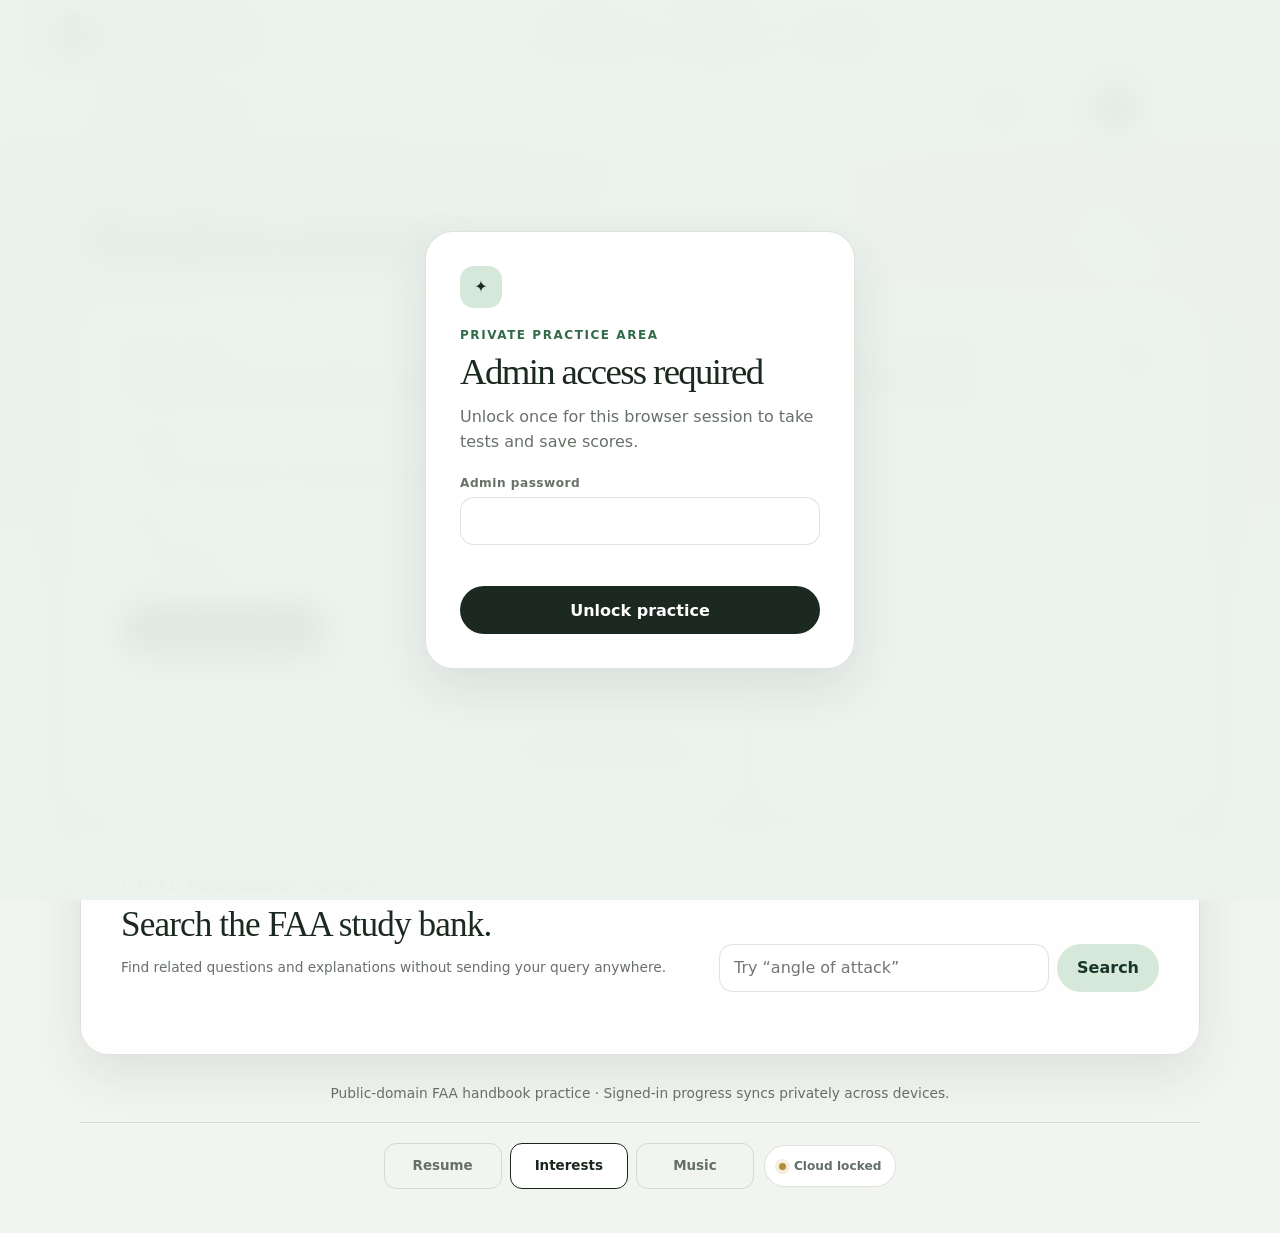
==== aviation/index.html @ 4c40b2a8 "Standardize music bar shuffle control" ====
<!doctype html>
<html lang="en">
  <head>
    <meta charset="UTF-8" />
    <meta name="viewport" content="width=device-width, initial-scale=1.0" />
    <meta name="theme-color" content="#f2f4f0" />
    <title>Aviation Practice · Anthony Amaru</title>
    <link rel="icon" href="../anthony-favicon.ico?v=snake-1" sizes="any" />
    <script src="../site-theme.js?v=20260806-player1"></script>
    <link rel="stylesheet" href="../site-header.css?v=20260806-player1" />
    <link rel="stylesheet" href="../site-music.css?v=20260806-player1" />
    <link rel="stylesheet" href="styles.css?v=20260805-study1" />
    <script src="afh_questions.js"></script>
    <script src="phak_questions.js"></script>
    <script src="../music-cloud.js"></script>
    <script src="../site-header.js?v=20260806-player1" defer></script>
    <script src="../site-music.js?v=20260806-player1" defer></script>
    <script src="../site-ai.js?v=20260806-player1" defer></script>
    <script src="script.js?v=20260806-player1" defer></script>
  </head>
  <body>
    <div id="admin-lock" class="admin-lock" hidden>
      <form id="aviation-unlock-form" class="unlock-card">
        <span class="mini-mark">✦</span>
        <p class="eyebrow">Private practice area</p>
        <h1>Admin access required</h1>
        <p>Unlock once for this browser session to take tests and save scores.</p>
        <label>
          <span>Admin password</span>
          <input id="aviation-password" type="password" autocomplete="current-password" required />
        </label>
        <p id="aviation-password-error" class="form-error" role="alert"></p>
        <button class="button primary" type="submit">Unlock practice</button>
      </form>
    </div>

    <header class="main-site-header">
      <a class="main-site-brand" href="../index.html?v=20260803-nav1" aria-label="Anthony Amaru home"><img src="../anthony-brand-icon.png" alt="" /><strong>Anthony Amaru</strong></a>
      <button class="main-site-menu" type="button" data-main-site-menu aria-expanded="false" aria-controls="main-site-nav">Menu</button>
      <nav id="main-site-nav" class="main-site-nav" data-main-site-nav aria-label="Primary navigation">
        <a href="../index.html?page=resume&amp;v=20260804-clean1">Resume</a>
        <a href="../index.html?page=interests&amp;v=20260804-clean1" aria-current="page">Interests</a>
        <a href="../index.html?page=music&amp;v=20260804-clean1">Music</a>
      </nav>
    </header>

    <aside class="site-music-bar" data-site-music-bar aria-label="Music player">
      <div class="site-music-copy"><small>Now playing</small><strong data-site-music-title>Nothing selected</strong></div>
      <select data-site-music-select aria-label="Choose a song"><option value="">Loading music</option></select>
      <audio preload="metadata"></audio>
      <button type="button" data-site-music-previous aria-label="Previous song">‹</button>
      <button type="button" data-site-music-play aria-label="Play or pause">▶</button>
      <button type="button" data-site-music-next aria-label="Next song">›</button>
    </aside>

    <header class="app-header">
      <div>
        <p class="eyebrow">Flight study desk</p>
        <h1>Aviation practice</h1>
      </div>
      <div class="header-score" aria-live="polite">
        <span>Last score</span>
        <strong id="last-score">—</strong>
      </div>
    </header>

    <main>
      <section id="setup-view" class="view active">
        <div class="intro-grid">
          <article class="panel setup-panel">
            <p class="eyebrow">Build a test</p>
            <h2>Choose your source and pace.</h2>
            <div class="field-grid">
              <label>
                <span>Handbook</span>
                <select id="book-select">
                  <option value="phak">Pilot's Handbook of Aeronautical Knowledge</option>
                  <option value="afh">Airplane Flying Handbook</option>
                </select>
              </label>
              <label>
                <span>Chapter</span>
                <select id="chapter-select"></select>
              </label>
              <label>
                <span>Questions</span>
                <select id="question-count">
                  <option value="10">10 questions</option>
                  <option value="20">20 questions</option>
                  <option value="all">All available</option>
                </select>
              </label>
            </div>
            <button id="start-test" class="button primary" type="button">Start practice test</button>
            <p id="question-availability" class="fine-print"></p>
            <div class="wrong-bank-panel">
              <span><strong id="wrong-bank-count">0</strong> saved misses</span>
              <button id="start-wrong-bank" class="button secondary" type="button" disabled>Test wrong bank</button>
            </div>
          </article>

          <article class="panel history-panel">
            <div class="panel-heading">
              <div>
                <p id="history-sync-status" class="eyebrow">Saved on this device</p>
                <h2>Score history</h2>
              </div>
              <button id="clear-history" class="text-button" type="button">Clear</button>
            </div>
            <div id="history-list" class="history-list"></div>
          </article>
        </div>

        <article class="panel search-panel">
          <div class="panel-heading search-heading">
            <div>
              <p class="eyebrow">Local knowledge search</p>
              <h2>Search the FAA study bank.</h2>
              <p>Find related questions and explanations without sending your query anywhere.</p>
            </div>
            <form id="aviation-search-form" class="search-form">
              <input id="aviation-search" type="search" placeholder="Try “angle of attack”" />
              <button class="button secondary" type="submit">Search</button>
            </form>
          </div>
          <div id="aviation-search-results" class="search-results"></div>
        </article>
      </section>

      <section id="quiz-view" class="view">
        <div class="quiz-topline">
          <button id="exit-test" class="text-button" type="button">← Exit test</button>
          <div class="quiz-progress-copy"><span id="quiz-position">1 / 10</span><strong id="quiz-running-score">0 correct</strong></div>
        </div>
        <div class="progress-track"><span id="quiz-progress"></span></div>
        <article class="panel question-card">
          <div class="question-meta"><span id="question-source"></span><span id="question-id"></span></div>
          <h2 id="question-text"></h2>
          <div id="answer-options" class="answer-options"></div>
          <div id="answer-feedback" class="answer-feedback" hidden></div>
          <div class="question-actions">
            <button id="previous-question" class="button secondary" type="button">Previous</button>
            <button id="check-answer" class="button primary" type="button" disabled>Check answer</button>
            <button id="next-question" class="button primary" type="button" hidden>Next question</button>
          </div>
        </article>
      </section>

      <section id="results-view" class="view">
        <article class="panel results-card">
          <span class="result-ring" id="result-percent">0%</span>
          <p class="eyebrow">Test complete</p>
          <h2 id="result-title">Keep building your knowledge.</h2>
          <p id="result-summary"></p>
          <div class="result-actions">
            <button id="new-test" class="button primary" type="button">Build another test</button>
            <button id="review-wrong" class="button secondary" type="button">Review missed questions</button>
          </div>
        </article>
        <div id="wrong-list" class="wrong-list"></div>
      </section>
    </main>

    <footer>
      <p>Public-domain FAA handbook practice · Signed-in progress syncs privately across devices.</p>
    </footer>
  </body>
</html>
---- site-header.css ----
.main-site-header,
.main-site-menu,
.main-site-nav,
[data-main-site-footer],
.main-site-footer-controls,
.main-site-footer-nav {
  --main-header-bg: rgba(242, 244, 240, 0.94);
  --main-header-panel: #ffffff;
  --main-header-ink: #19271e;
  --main-header-muted: #647067;
  --main-header-line: rgba(25, 51, 33, 0.14);
}

:root[data-theme="dark"] .main-site-header,
:root[data-theme="dark"] .main-site-menu,
:root[data-theme="dark"] .main-site-nav,
:root[data-theme="dark"] [data-main-site-footer],
:root[data-theme="dark"] .main-site-footer-controls,
:root[data-theme="dark"] .main-site-footer-nav {
  --main-header-bg: rgba(18, 23, 19, 0.95);
  --main-header-panel: #1d261f;
  --main-header-ink: #f2f5f1;
  --main-header-muted: #adb7af;
  --main-header-line: rgba(237, 244, 238, 0.14);
}

.main-site-header {
  position: sticky;
  top: 0;
  z-index: 40;
  display: grid;
  grid-template-columns: auto 1fr auto;
  height: 74px;
  min-height: 74px;
  align-items: center;
  gap: 28px;
  border-bottom: 1px solid var(--main-header-line);
  background: var(--main-header-bg);
  padding: 0 clamp(22px, 4vw, 58px);
  backdrop-filter: blur(18px);
}

.main-site-brand {
  display: inline-flex;
  align-items: center;
  gap: 12px;
  color: var(--main-header-ink);
  text-decoration: none;
}

.main-site-brand img {
  width: 48px;
  height: 48px;
  object-fit: contain;
}

.main-site-brand strong { font-size: 0.94rem; }

.main-site-nav {
  display: flex;
  justify-content: center;
  gap: 8px;
}

.main-site-nav a {
  display: inline-flex;
  min-width: 118px;
  min-height: 46px;
  align-items: center;
  justify-content: center;
  border: 1px solid var(--main-header-line);
  border-radius: 12px;
  color: var(--main-header-muted);
  padding: 0 24px;
  font-size: 0.84rem;
  font-weight: 800;
  text-decoration: none;
}

.main-site-nav a:hover,
.main-site-nav a:focus-visible,
.main-site-nav a[aria-current="page"] {
  border-color: var(--main-header-ink);
  background: var(--main-header-panel);
  color: var(--main-header-ink);
}

.main-site-menu {
  display: none;
  border: 1px solid var(--main-header-line);
  border-radius: 999px;
  background: var(--main-header-panel);
  color: var(--main-header-ink);
  padding: 9px 14px;
  font: inherit;
  font-size: 0.78rem;
  font-weight: 800;
}

.main-site-actions { display: flex; grid-column: 3; align-items: center; gap: 9px; }

.main-site-theme {
  display: grid;
  width: 42px;
  height: 42px;
  place-items: center;
  border: 1px solid var(--main-header-line);
  border-radius: 50%;
  background: var(--main-header-panel);
  color: var(--main-header-ink);
  cursor: pointer;
  font: inherit;
  font-size: 1.05rem;
}

.main-site-cloud { display: inline-flex; min-height: 42px; align-items: center; gap: 8px; border: 1px solid var(--main-header-line); border-radius: 999px; background: var(--main-header-panel); color: var(--main-header-muted); padding: 0 14px; cursor: pointer; font: inherit; font-size: .76rem; font-weight: 700; }
.main-site-status-dot { width: 7px; height: 7px; border-radius: 50%; background: #b58b36; box-shadow: 0 0 0 4px rgba(181,139,54,.15); }
.main-site-cloud.connected { color: #55856d; }
.main-site-cloud.connected .main-site-status-dot { background: #55856d; box-shadow: 0 0 0 4px rgba(85,133,109,.16); }

[data-main-site-footer] { flex-wrap: wrap; }
.main-site-generated-footer { display: flex; width: min(1180px, calc(100% - 44px)); margin: 80px auto 0; border-top: 1px solid var(--main-header-line); padding: 28px 0 40px; }
.main-site-footer-controls { display: flex; width: 100%; flex-wrap: wrap; align-items: center; justify-content: center; gap: 10px; border-top: 1px solid var(--main-header-line); margin-top: 18px; padding-top: 20px; }
.main-site-generated-footer .main-site-footer-controls { border-top: 0; margin-top: 0; padding-top: 0; }
.main-site-footer-nav { display: flex; flex-wrap: wrap; justify-content: center; gap: 8px; }
.main-site-footer-nav a { display: inline-flex; min-width: 118px; min-height: 46px; align-items: center; justify-content: center; border: 1px solid var(--main-header-line); border-radius: 12px; color: var(--main-header-muted); padding: 0 24px; font-size: .84rem; font-weight: 800; text-decoration: none; }
.main-site-footer-nav a:hover,
.main-site-footer-nav a:focus-visible,
.main-site-footer-nav a[aria-current="page"] { border-color: var(--main-header-ink); background: var(--main-header-panel); color: var(--main-header-ink); }

.main-site-brand { grid-column: 1; }
.main-site-nav { grid-column: 2; }
.main-site-menu { grid-column: 2; grid-row: 1; justify-self: end; }

@media (max-width: 600px) {
  .main-site-header {
    grid-template-columns: auto 1fr auto;
    height: 74px;
    min-height: 74px;
    gap: 12px;
    padding-inline: 14px;
  }

  .main-site-brand img { width: 40px; height: 40px; }
  .main-site-brand strong { font-size: .82rem; }
  .main-site-actions { grid-column: 3; }
  .main-site-theme { width: 38px; height: 38px; }
  .main-site-menu { display: block; grid-column: 2; border-radius: 12px; }
  .main-site-nav {
    position: absolute;
    top: 74px;
    left: 0;
    right: 0;
    display: none;
    border-bottom: 1px solid var(--main-header-line);
    background: var(--main-header-bg);
    padding: 10px 14px 16px;
  }

  .main-site-nav.open { display: grid; }
  .main-site-nav a { min-width: 0; padding: 11px 12px; }
  .main-site-footer-controls { align-items: stretch; }
  .main-site-footer-nav { width: 100%; }
  .main-site-footer-nav a { justify-content: center; text-align: center; }
}

:root[data-embedded="true"] .main-site-header { display: none; }
---- site-music.css ----
.site-music-bar {
  --player-bg: rgba(248, 249, 246, 0.94);
  --player-panel: #fffffd;
  --player-ink: #18221b;
  --player-muted: #667069;
  --player-line: rgba(24, 34, 27, 0.13);
  position: sticky;
  top: 74px;
  z-index: 39;
  display: grid;
  grid-template-columns: auto minmax(0, 1fr) repeat(5, auto);
  min-height: 68px;
  align-items: center;
  gap: 11px;
  border-bottom: 1px solid var(--player-line);
  background: var(--player-bg);
  color: var(--player-ink);
  padding: 10px clamp(22px, 4vw, 58px);
  font-family: "DM Sans", system-ui, sans-serif;
  backdrop-filter: blur(18px);
}

:root[data-theme="dark"] .site-music-bar {
  --player-bg: rgba(24, 32, 25, 0.95);
  --player-panel: #1d261f;
  --player-ink: #f2f5f1;
  --player-muted: #adb7af;
  --player-line: rgba(237, 244, 238, 0.14);
}

.site-music-copy { display: grid; min-width: 0; }
.site-music-copy small { color: var(--player-muted); font-size: 0.66rem; font-weight: 700; letter-spacing: 0.08em; text-transform: uppercase; }
.site-music-copy strong { overflow: hidden; font-size: 0.83rem; text-overflow: ellipsis; white-space: nowrap; }
.site-music-bar select { width: 100%; min-height: 42px; border: 1px solid var(--player-line); border-radius: 11px; background: var(--player-panel); color: var(--player-ink); padding: 0 10px; font: inherit; font-size: 0.76rem; }
.site-music-bar button { display: grid; width: 36px; height: 36px; place-items: center; border: 0; border-radius: 50%; background: transparent; color: var(--player-ink); cursor: pointer; font: inherit; font-size: 1.25rem; }
.site-music-bar [data-site-music-play] { background: var(--player-ink); color: var(--player-bg); font-size: 0.72rem; }
.site-music-bar [data-site-music-queue] { width: 44px; height: 44px; border: 1px solid var(--player-line); border-radius: 14px; background: var(--player-panel); font-size: 1rem; }
.site-music-bar [data-site-music-queue][aria-expanded="true"] { background: var(--player-ink); color: var(--player-panel); }
.site-music-bar [data-site-music-shuffle] { width: auto; min-width: 76px; border: 1px solid var(--player-line); border-radius: 12px; background: var(--player-panel); padding: 0 12px; font-size: .72rem; font-weight: 800; }
.site-music-bar [data-site-music-shuffle][aria-pressed="true"] { background: var(--player-ink); color: var(--player-panel); }
.site-music-menu { position: absolute; top: calc(100% + 8px); right: clamp(14px, 4vw, 58px); display: grid; width: min(360px, calc(100vw - 28px)); gap: 11px; border: 1px solid var(--player-line); border-radius: 15px; background: var(--player-panel); box-shadow: 0 18px 48px rgba(14, 24, 17, .2); padding: 14px; }
.site-music-menu[hidden] { display: none; }
.site-music-menu label { display: grid; gap: 6px; color: var(--player-muted); font-size: .7rem; font-weight: 750; }
.site-ai-toggle { width: 38px !important; height: 38px !important; border: 1px solid var(--player-line) !important; background: var(--player-panel) !important; font-size: .62rem !important; font-weight: 850 !important; }
.site-ai-toggle[aria-expanded="true"] { background: var(--player-ink) !important; color: var(--player-panel) !important; }
.site-ai-popover { position: absolute; top: calc(100% + 8px); right: clamp(14px, 4vw, 58px); display: grid; width: min(390px, calc(100vw - 28px)); max-height: min(70vh, 620px); gap: 10px; overflow-y: auto; border: 1px solid var(--player-line); border-radius: 15px; background: var(--player-panel); box-shadow: 0 18px 48px rgba(14, 24, 17, .2); padding: 14px; }
.site-ai-popover[hidden],.site-ai-popover form[hidden] { display: none; }
.site-ai-heading { display: flex; align-items: center; justify-content: space-between; }
.site-ai-heading button { width: 30px; height: 30px; color: var(--player-muted); font-size: 1.15rem; }
.site-ai-popover form { display: grid; gap: 9px; }
.site-ai-popover label { color: var(--player-muted); font-size: .7rem; font-weight: 750; }
.site-ai-popover input,.site-ai-popover textarea { width: 100%; border: 1px solid var(--player-line); border-radius: 10px; background: var(--player-bg); color: var(--player-ink); padding: 10px; font: inherit; }
.site-ai-popover input { min-height: 42px; }
.site-ai-popover textarea { min-height: 82px; resize: vertical; }
.site-ai-popover form > button { width: 100%; min-height: 42px; border-radius: 10px; background: var(--player-ink); color: var(--player-panel); font-size: .76rem; font-weight: 800; }
.site-ai-answer { border-top: 1px solid var(--player-line); padding-top: 11px; color: var(--player-ink); font-size: .82rem; line-height: 1.55; white-space: pre-wrap; }
.site-music-bar audio { display: none; }

@media (max-width: 760px) {
  .site-music-bar { top: 74px; grid-template-columns: auto minmax(0, 1fr) repeat(5, auto); gap: 4px; padding-inline: 12px; }
  .site-music-bar [data-site-music-queue] { width: 34px; height: 34px; border-radius: 50%; }
  .site-music-bar [data-site-music-previous],
  .site-music-bar [data-site-music-next] { display: grid; }
}

:root[data-embedded="true"] .site-music-bar { display: none; }
---- aviation/styles.css ----
:root {
  color-scheme: light;
  --bg: #f2f4f0;
  --surface: rgba(255, 255, 255, 0.88);
  --surface-strong: #ffffff;
  --ink: #1c2920;
  --muted: #687169;
  --line: rgba(31, 61, 40, 0.14);
  --mint: #d6e8da;
  --mint-strong: #316b49;
  --sky: #e1e5e1;
  --peach: #efe3bd;
  --danger: #a14a4a;
  --success: #34725d;
  --shadow: 0 18px 50px rgba(37, 62, 44, 0.1);
}

:root[data-theme="dark"] {
  color-scheme: dark;
  --bg: #121713;
  --surface: rgba(28, 37, 30, 0.9);
  --surface-strong: #1d261f;
  --ink: #f2f5f1;
  --muted: #adb7af;
  --line: rgba(237, 244, 238, 0.14);
  --mint: #273a2d;
  --mint-strong: #a6ceb0;
  --sky: #28332c;
  --peach: #4b4228;
  --danger: #e3a3a7;
  --success: #9bd1b6;
  --shadow: 0 24px 64px rgba(0, 0, 0, 0.3);
}

* { box-sizing: border-box; }
html { scroll-behavior: smooth; }
body {
  margin: 0;
  min-height: 100vh;
  background:
    radial-gradient(circle at 8% 0%, rgba(214, 232, 218, 0.92), transparent 35%),
    radial-gradient(circle at 95% 12%, rgba(239, 227, 189, 0.78), transparent 34%),
    var(--bg);
  color: var(--ink);
  font-family: Inter, ui-sans-serif, system-ui, -apple-system, BlinkMacSystemFont, "Segoe UI", sans-serif;
}
:root[data-theme="dark"] body {
  background:
    radial-gradient(circle at 8% 0%, rgba(39, 58, 45, 0.75), transparent 35%),
    radial-gradient(circle at 95% 12%, rgba(75, 66, 40, 0.48), transparent 34%),
    var(--bg);
}
button, input, select { font: inherit; }
button { color: inherit; }

.app-header, main, footer { width: min(1120px, calc(100% - 32px)); margin-inline: auto; }
.app-header {
  display: flex;
  align-items: end;
  justify-content: space-between;
  gap: 24px;
  padding: 38px 0 24px;
}
h1, h2, p { margin-top: 0; }
h1 { margin-bottom: 0; font-family: Georgia, serif; font-size: clamp(2.1rem, 5vw, 4rem); font-weight: 500; letter-spacing: -0.045em; }
h2 { margin-bottom: 12px; font-family: Georgia, serif; font-size: clamp(1.45rem, 3vw, 2.2rem); font-weight: 500; letter-spacing: -0.025em; }
.eyebrow { margin-bottom: 8px; color: var(--mint-strong); font-size: 0.75rem; font-weight: 800; letter-spacing: 0.13em; text-transform: uppercase; }
.header-score { min-width: 120px; padding: 14px 18px; border: 1px solid var(--line); border-radius: 18px; background: rgba(255,255,255,.66); text-align: right; }
.header-score span { display: block; color: var(--muted); font-size: .76rem; }
.header-score strong { font-size: 1.35rem; }

.view { display: none; }
.view.active { display: block; }
.intro-grid { display: grid; grid-template-columns: minmax(0, 1.2fr) minmax(300px, .8fr); gap: 20px; }
.panel { border: 1px solid var(--line); border-radius: 28px; background: var(--surface); box-shadow: var(--shadow); backdrop-filter: blur(18px); }
.setup-panel, .history-panel, .search-panel, .question-card, .results-card { padding: clamp(22px, 4vw, 40px); }
.field-grid { display: grid; grid-template-columns: 1fr 1fr; gap: 16px; margin: 26px 0 22px; }
.field-grid label:first-child { grid-column: 1 / -1; }
label span { display: block; margin-bottom: 7px; color: var(--muted); font-size: .76rem; font-weight: 750; letter-spacing: .04em; }
select, input { width: 100%; min-height: 48px; border: 1px solid var(--line); border-radius: 14px; background: var(--surface-strong); color: var(--ink); padding: 0 14px; outline: none; }
select:focus, input:focus { border-color: var(--mint-strong); box-shadow: 0 0 0 4px rgba(44, 111, 90, .12); }
.button { min-height: 48px; border: 0; border-radius: 999px; padding: 0 20px; cursor: pointer; font-weight: 800; }
.button.primary { background: var(--ink); color: white; }
.button.secondary { background: var(--mint); color: #19352c; }
.button:disabled { cursor: not-allowed; opacity: .45; }
.text-button { border: 0; background: none; color: var(--mint-strong); padding: 8px 0; cursor: pointer; font-weight: 800; }
.fine-print, footer, .search-heading p { color: var(--muted); font-size: .86rem; line-height: 1.55; }
.fine-print { margin: 14px 0 0; }
.panel-heading, .quiz-topline, .quiz-progress-copy, .question-meta { display: flex; justify-content: space-between; gap: 16px; align-items: start; }
.history-list { display: grid; gap: 10px; max-height: 330px; overflow: auto; }
.history-item { display: grid; grid-template-columns: 1fr auto; gap: 4px 14px; padding: 13px 14px; border-radius: 15px; background: rgba(220,235,245,.58); }
.history-item strong { font-size: 1.05rem; }
.history-item small { color: var(--muted); }
.empty { padding: 18px 0; color: var(--muted); }
.search-panel { margin-top: 20px; }
.search-heading { align-items: end; }
.search-form { display: flex; gap: 8px; width: min(440px, 100%); }
.search-results { display: grid; gap: 10px; margin-top: 22px; }
.search-result { padding: 16px; border-radius: 16px; background: rgba(246,221,205,.45); }
.search-result h3 { margin: 0 0 7px; font-size: 1rem; }
.search-result p { margin: 0; color: var(--muted); font-size: .9rem; line-height: 1.5; }

.quiz-topline { margin: 18px 4px 12px; align-items: center; }
.quiz-progress-copy { color: var(--muted); font-size: .85rem; }
.quiz-progress-copy strong { color: var(--ink); }
.progress-track { height: 7px; margin-bottom: 20px; overflow: hidden; border-radius: 99px; background: rgba(39,72,64,.1); }
.progress-track span { display: block; width: 0; height: 100%; border-radius: inherit; background: var(--mint-strong); transition: width .25s ease; }
.question-card { max-width: 860px; margin: 0 auto; }
.question-meta { margin-bottom: 25px; color: var(--muted); font-size: .76rem; font-weight: 750; }
.question-card h2 { font-family: inherit; font-size: clamp(1.3rem, 3vw, 1.8rem); line-height: 1.35; }
.answer-options { display: grid; gap: 11px; margin: 26px 0; }
.answer-option { display: flex; gap: 12px; align-items: center; width: 100%; border: 1px solid var(--line); border-radius: 17px; background: var(--surface-strong); padding: 15px; text-align: left; cursor: pointer; }
.answer-option .letter { display: grid; place-items: center; flex: 0 0 32px; height: 32px; border-radius: 50%; background: var(--sky); font-weight: 850; }
.answer-option.selected { border-color: var(--mint-strong); box-shadow: 0 0 0 3px rgba(44,111,90,.1); }
.answer-option.correct { border-color: var(--success); background: rgba(204,232,219,.55); }
.answer-option.incorrect { border-color: var(--danger); background: rgba(247,214,214,.48); }
.answer-feedback { margin: 18px 0; border-radius: 17px; padding: 17px 18px; background: rgba(220,235,245,.65); line-height: 1.55; }
.answer-feedback strong { display: block; margin-bottom: 6px; }
.answer-feedback small { display: block; margin-top: 9px; color: var(--muted); }
.question-actions { display: flex; justify-content: flex-end; gap: 10px; }
.question-actions #previous-question { margin-right: auto; }
.wrong-bank-panel { display: flex; align-items: center; justify-content: space-between; gap: 14px; margin-top: 18px; padding-top: 18px; border-top: 1px solid var(--line); }
.wrong-bank-panel span { color: var(--muted); font-size: .9rem; }
.wrong-bank-panel strong { color: var(--ink); font-size: 1.1rem; }

.results-card { max-width: 760px; margin: 18px auto 20px; text-align: center; }
.result-ring { display: grid; place-items: center; width: 110px; height: 110px; margin: 0 auto 20px; border-radius: 50%; background: var(--mint); font-size: 1.7rem; font-weight: 900; }
.result-actions { display: flex; justify-content: center; flex-wrap: wrap; gap: 10px; margin-top: 24px; }
.wrong-list { display: grid; gap: 12px; max-width: 860px; margin: 0 auto; }
.wrong-item { border: 1px solid var(--line); border-radius: 18px; background: var(--surface); padding: 18px; }
.wrong-item summary { cursor: pointer; font-weight: 800; }
.wrong-item p { margin: 12px 0 0; color: var(--muted); line-height: 1.55; }

.admin-lock { position: fixed; inset: 0; z-index: 50; display: grid; place-items: center; padding: 20px; background: rgba(235,242,237,.94); backdrop-filter: blur(16px); }
.admin-lock[hidden] { display: none; }
.unlock-card { width: min(430px, 100%); border: 1px solid var(--line); border-radius: 28px; background: white; box-shadow: var(--shadow); padding: 34px; }
.unlock-card h1 { margin-bottom: 12px; font-size: 2.3rem; }
.unlock-card > p:not(.eyebrow):not(.form-error) { color: var(--muted); line-height: 1.55; }
.unlock-card label { display: block; margin: 22px 0 8px; }
.unlock-card .button { width: 100%; margin-top: 8px; }
.mini-mark { display: grid; place-items: center; width: 42px; height: 42px; margin-bottom: 20px; border-radius: 14px; background: var(--mint); }
.form-error { min-height: 20px; margin: 5px 0; color: var(--danger); font-size: .85rem; }
footer { padding: 28px 0 44px; text-align: center; }

:root[data-theme="dark"] .header-score,
:root[data-theme="dark"] .history-item,
:root[data-theme="dark"] .search-result,
:root[data-theme="dark"] .answer-feedback { background: var(--surface); }
:root[data-theme="dark"] .button.secondary { color: var(--ink); }
:root[data-theme="dark"] .button.primary { background: var(--mint-strong); color: #121713; }
:root[data-theme="dark"] .answer-option.correct { background: rgba(70, 119, 88, 0.28); }
:root[data-theme="dark"] .answer-option.incorrect { background: rgba(139, 70, 76, 0.28); }
:root[data-theme="dark"] .admin-lock { background: rgba(10, 15, 12, 0.94); }
:root[data-theme="dark"] .unlock-card { background: var(--surface-strong); }

@media (max-width: 760px) {
  .app-header { align-items: center; padding-top: 24px; }
  .header-score { min-width: 102px; padding: 10px 13px; }
  .intro-grid { grid-template-columns: 1fr; }
  .field-grid { grid-template-columns: 1fr; }
  .field-grid label:first-child { grid-column: auto; }
  .search-heading { display: block; }
  .search-form { margin-top: 18px; }
  .question-card { padding: 22px 18px; }
}

@media (max-width: 500px) {
  .app-header, main, footer { width: min(100% - 20px, 1120px); }
  .app-header h1 { font-size: 2rem; }
  .app-header .eyebrow { display: none; }
  .panel { border-radius: 22px; }
  .setup-panel, .history-panel, .search-panel { padding: 22px 18px; }
  .search-form { display: grid; }
  .quiz-progress-copy { display: grid; gap: 2px; text-align: right; }
  .result-actions .button { width: 100%; }
}
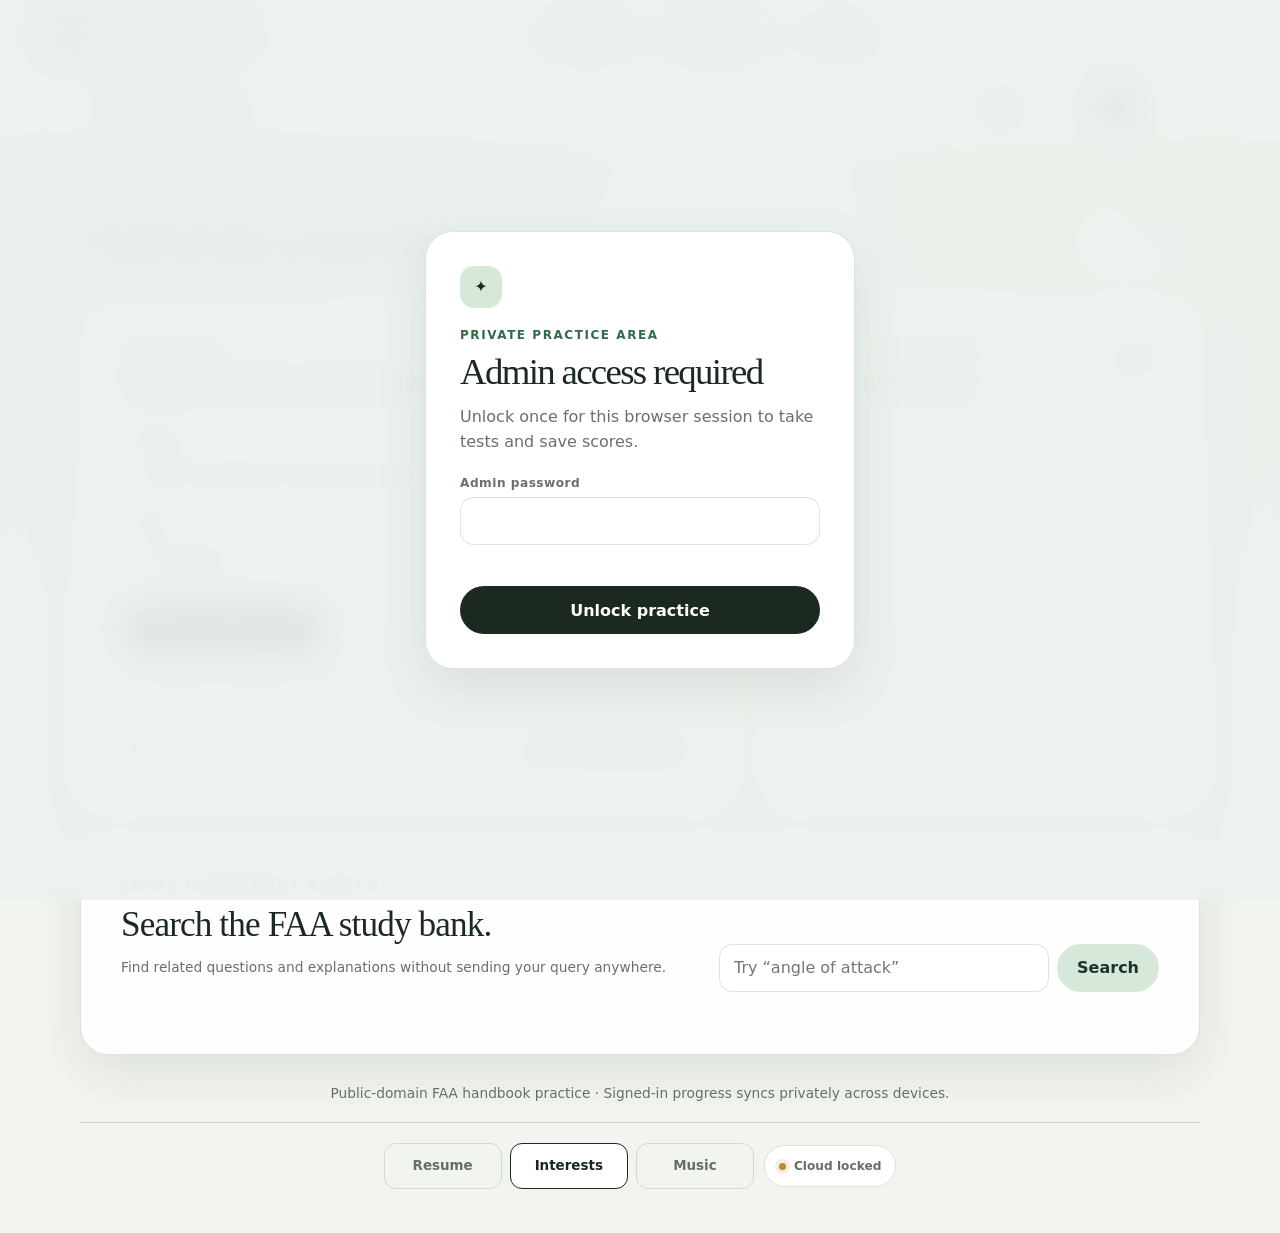
==== commit f4729a87: "Add music scrubbing and reliable pause" ====
--- a/aviation/index.html
+++ b/aviation/index.html
@@ -6,17 +6,17 @@
     <meta name="theme-color" content="#f2f4f0" />
     <title>Aviation Practice · Anthony Amaru</title>
     <link rel="icon" href="../anthony-favicon.ico?v=snake-1" sizes="any" />
-    <script src="../site-theme.js?v=20260806-player1"></script>
-    <link rel="stylesheet" href="../site-header.css?v=20260806-player1" />
-    <link rel="stylesheet" href="../site-music.css?v=20260806-player1" />
+    <script src="../site-theme.js?v=20260806-seek1"></script>
+    <link rel="stylesheet" href="../site-header.css?v=20260806-seek1" />
+    <link rel="stylesheet" href="../site-music.css?v=20260806-seek1" />
     <link rel="stylesheet" href="styles.css?v=20260805-study1" />
     <script src="afh_questions.js"></script>
     <script src="phak_questions.js"></script>
     <script src="../music-cloud.js"></script>
-    <script src="../site-header.js?v=20260806-player1" defer></script>
-    <script src="../site-music.js?v=20260806-player1" defer></script>
-    <script src="../site-ai.js?v=20260806-player1" defer></script>
-    <script src="script.js?v=20260806-player1" defer></script>
+    <script src="../site-header.js?v=20260806-seek1" defer></script>
+    <script src="../site-music.js?v=20260806-seek1" defer></script>
+    <script src="../site-ai.js?v=20260806-seek1" defer></script>
+    <script src="script.js?v=20260806-seek1" defer></script>
   </head>
   <body>
     <div id="admin-lock" class="admin-lock" hidden>
--- a/site-music.css
+++ b/site-music.css
@@ -31,6 +31,15 @@
 .site-music-copy { display: grid; min-width: 0; }
 .site-music-copy small { color: var(--player-muted); font-size: 0.66rem; font-weight: 700; letter-spacing: 0.08em; text-transform: uppercase; }
 .site-music-copy strong { overflow: hidden; font-size: 0.83rem; text-overflow: ellipsis; white-space: nowrap; }
+.site-music-timeline { display: grid; min-width: 0; grid-template-columns: auto minmax(48px,1fr) auto; align-items: center; gap: 6px; color: var(--player-muted); font-size: .58rem; font-variant-numeric: tabular-nums; line-height: 1; }
+.site-music-timeline input[type="range"] { appearance: none; -webkit-appearance: none; width: 100%; min-height: 14px; margin: 0; border: 0; border-radius: 0; background: transparent; box-shadow: none; padding: 0; cursor: pointer; }
+.site-music-timeline input[type="range"]::-webkit-slider-runnable-track { height: 4px; border-radius: 999px; background: linear-gradient(90deg,#55856d 0 var(--music-progress,0%),var(--player-line) var(--music-progress,0%) 100%); }
+.site-music-timeline input[type="range"]::-webkit-slider-thumb { appearance: none; -webkit-appearance: none; width: 12px; height: 12px; margin-top: -4px; border: 2px solid var(--player-panel); border-radius: 50%; background: #55856d; box-shadow: 0 0 0 1px var(--player-line); }
+.site-music-timeline input[type="range"]::-moz-range-track { height: 4px; border-radius: 999px; background: var(--player-line); }
+.site-music-timeline input[type="range"]::-moz-range-progress { height: 4px; border-radius: 999px; background: #55856d; }
+.site-music-timeline input[type="range"]::-moz-range-thumb { width: 10px; height: 10px; border: 2px solid var(--player-panel); border-radius: 50%; background: #55856d; }
+.site-music-timeline input[type="range"]:focus-visible { outline: 2px solid #55856d; outline-offset: 2px; }
+.site-music-timeline input[type="range"]:disabled { cursor: default; opacity: .48; }
 .site-music-bar select { width: 100%; min-height: 42px; border: 1px solid var(--player-line); border-radius: 11px; background: var(--player-panel); color: var(--player-ink); padding: 0 10px; font: inherit; font-size: 0.76rem; }
 .site-music-bar button { display: grid; width: 36px; height: 36px; place-items: center; border: 0; border-radius: 50%; background: transparent; color: var(--player-ink); cursor: pointer; font: inherit; font-size: 1.25rem; }
 .site-music-bar [data-site-music-play] { background: var(--player-ink); color: var(--player-bg); font-size: 0.72rem; }
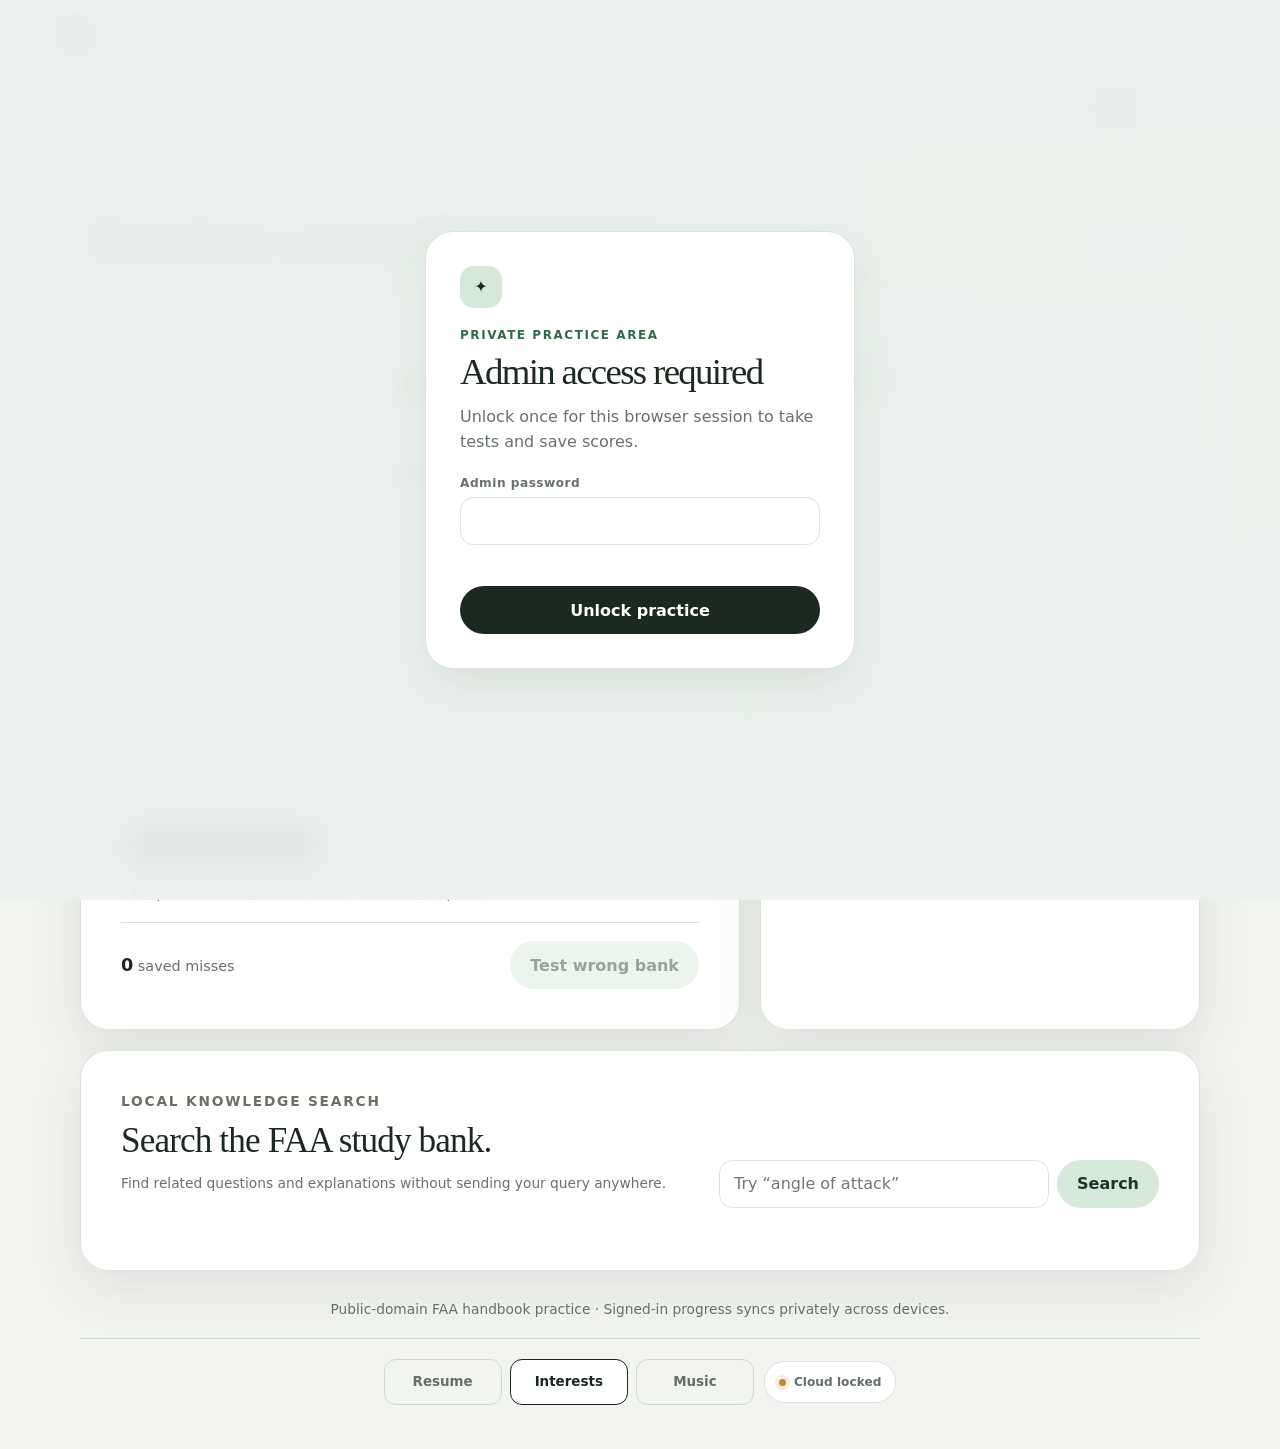
==== commit cdeb0228: "Expand study tracking and preserve music" ====
--- a/aviation/index.html
+++ b/aviation/index.html
@@ -6,17 +6,17 @@
     <meta name="theme-color" content="#f2f4f0" />
     <title>Aviation Practice · Anthony Amaru</title>
     <link rel="icon" href="../anthony-favicon.ico?v=snake-1" sizes="any" />
-    <script src="../site-theme.js?v=20260806-seek1"></script>
-    <link rel="stylesheet" href="../site-header.css?v=20260806-seek1" />
-    <link rel="stylesheet" href="../site-music.css?v=20260806-seek1" />
-    <link rel="stylesheet" href="styles.css?v=20260805-study1" />
+    <script src="../site-theme.js?v=20260806-study2"></script>
+    <link rel="stylesheet" href="../site-header.css?v=20260806-study2" />
+    <link rel="stylesheet" href="../site-music.css?v=20260806-study2" />
+    <link rel="stylesheet" href="styles.css?v=20260806-multichapter1" />
     <script src="afh_questions.js"></script>
     <script src="phak_questions.js"></script>
     <script src="../music-cloud.js"></script>
-    <script src="../site-header.js?v=20260806-seek1" defer></script>
-    <script src="../site-music.js?v=20260806-seek1" defer></script>
-    <script src="../site-ai.js?v=20260806-seek1" defer></script>
-    <script src="script.js?v=20260806-seek1" defer></script>
+    <script src="../site-header.js?v=20260806-study2" defer></script>
+    <script src="../site-music.js?v=20260806-study2" defer></script>
+    <script src="../site-ai.js?v=20260806-study2" defer></script>
+    <script src="script.js?v=20260806-multichapter1" defer></script>
   </head>
   <body>
     <div id="admin-lock" class="admin-lock" hidden>
@@ -78,10 +78,14 @@
                   <option value="afh">Airplane Flying Handbook</option>
                 </select>
               </label>
-              <label>
-                <span>Chapter</span>
-                <select id="chapter-select"></select>
-              </label>
+              <fieldset class="chapter-picker">
+                <legend>Chapters</legend>
+                <div class="chapter-picker-actions">
+                  <button id="select-all-chapters" type="button">Select all</button>
+                  <button id="clear-all-chapters" type="button">Clear</button>
+                </div>
+                <div id="chapter-options" class="chapter-options" aria-label="Choose one or more chapters"></div>
+              </fieldset>
               <label>
                 <span>Questions</span>
                 <select id="question-count">
--- a/aviation/styles.css
+++ b/aviation/styles.css
@@ -77,6 +77,15 @@
 .field-grid { display: grid; grid-template-columns: 1fr 1fr; gap: 16px; margin: 26px 0 22px; }
 .field-grid label:first-child { grid-column: 1 / -1; }
 label span { display: block; margin-bottom: 7px; color: var(--muted); font-size: .76rem; font-weight: 750; letter-spacing: .04em; }
+.chapter-picker { min-width: 0; margin: 0; border: 1px solid var(--line); border-radius: 14px; padding: 13px; background: var(--surface-strong); }
+.chapter-picker legend { padding: 0 5px; color: var(--muted); font-size: .76rem; font-weight: 750; letter-spacing: .04em; }
+.chapter-picker-actions { display: flex; gap: 7px; margin-bottom: 9px; }
+.chapter-picker-actions button { border: 1px solid var(--line); border-radius: 999px; background: var(--surface); padding: 5px 9px; cursor: pointer; color: var(--ink); font-size: .68rem; font-weight: 800; }
+.chapter-options { display: grid; max-height: 210px; gap: 5px; overflow: auto; padding-right: 4px; }
+.chapter-option { display: grid; grid-template-columns: auto minmax(0, 1fr); align-items: start; gap: 8px; border-radius: 9px; padding: 7px 8px; cursor: pointer; }
+.chapter-option:hover { background: var(--mint); }
+.chapter-option input { width: 17px; min-height: 17px; margin: 1px 0 0; accent-color: var(--mint-strong); }
+.chapter-option span { margin: 0; color: var(--ink); line-height: 1.35; }
 select, input { width: 100%; min-height: 48px; border: 1px solid var(--line); border-radius: 14px; background: var(--surface-strong); color: var(--ink); padding: 0 14px; outline: none; }
 select:focus, input:focus { border-color: var(--mint-strong); box-shadow: 0 0 0 4px rgba(44, 111, 90, .12); }
 .button { min-height: 48px; border: 0; border-radius: 999px; padding: 0 20px; cursor: pointer; font-weight: 800; }
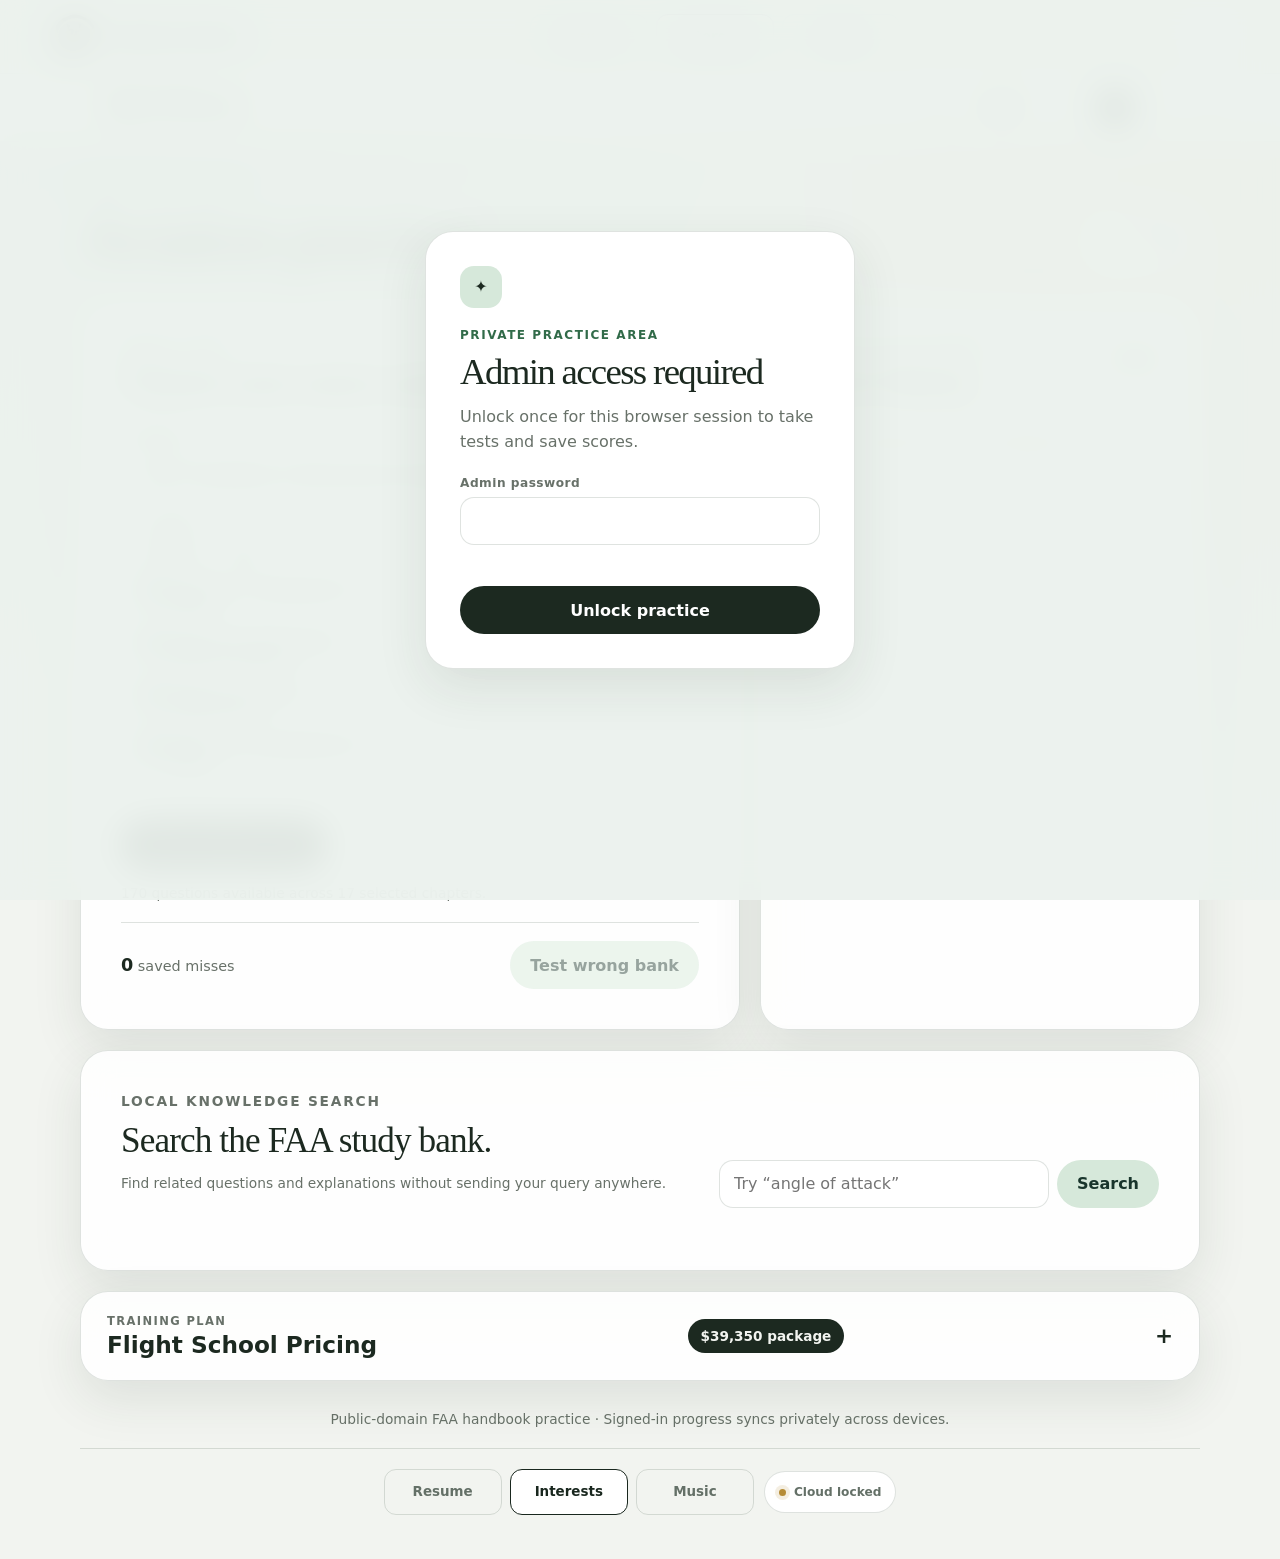
==== commit 218c141e: "Add flight school pricing plan" ====
--- a/aviation/index.html
+++ b/aviation/index.html
@@ -9,7 +9,7 @@
     <script src="../site-theme.js?v=20260806-study2"></script>
     <link rel="stylesheet" href="../site-header.css?v=20260806-study2" />
     <link rel="stylesheet" href="../site-music.css?v=20260806-study2" />
-    <link rel="stylesheet" href="styles.css?v=20260806-multichapter1" />
+    <link rel="stylesheet" href="styles.css?v=20260806-pricing1" />
     <script src="afh_questions.js"></script>
     <script src="phak_questions.js"></script>
     <script src="../music-cloud.js"></script>
@@ -129,6 +129,51 @@
           </div>
           <div id="aviation-search-results" class="search-results"></div>
         </article>
+
+        <details class="panel pricing-panel">
+          <summary>
+            <span><small>Training plan</small><strong>Flight School Pricing</strong></span>
+            <b>$39,350 package</b>
+          </summary>
+          <div class="pricing-content">
+            <div class="pricing-table-wrap">
+              <table>
+                <thead><tr><th>Flight School</th><th>Location</th><th>Certificate / Rating</th><th>Quoted Cost</th><th>Notes</th></tr></thead>
+                <tbody>
+                  <tr><td><strong>LuvsFlying</strong></td><td>New Jersey <small>Verify airport location</small></td><td>Private Pilot License (PPL)</td><td class="price-cell">$9,900</td><td>Lowest-cost option discussed for earning the PPL.</td></tr>
+                  <tr><td><strong>Certified Flyers</strong></td><td>New Jersey</td><td>Instrument Rating</td><td class="price-cell">$8,000</td><td>Chosen for Instrument training.</td></tr>
+                  <tr><td><strong>Orlandi Flight Center</strong></td><td>New Jersey</td><td>Commercial Pilot Certificate</td><td class="price-cell">$13,450</td><td>Chosen for Commercial training.</td></tr>
+                  <tr><td><strong>American Flyers</strong></td><td>Morristown, NJ (KMMU)</td><td>CFI + CFII</td><td class="price-cell">$8,000</td><td>Well-known for accelerated CFI/CFII training.</td></tr>
+                </tbody>
+                <tfoot><tr><th colspan="3">Training Package Total</th><td class="price-cell">$39,350</td><td></td></tr></tfoot>
+              </table>
+            </div>
+
+            <div class="pricing-summary-grid">
+              <section>
+                <h3>Budget</h3>
+                <ul>
+                  <li><strong>$5,700</strong><span>Checkride fees</span></li>
+                  <li><strong>$1,900</strong><span>Written exams, medical, headset, books &amp; supplies</span></li>
+                  <li><strong>$300/hour</strong><span>Additional flight time</span></li>
+                </ul>
+              </section>
+              <section class="all-in-card">
+                <small>Estimated all-in</small>
+                <strong>$47,000–$50,000</strong>
+                <span>If training stays on plan</span>
+              </section>
+              <section>
+                <h3>Optional future ratings · not included</h3>
+                <ul>
+                  <li><strong>$4,000–$8,000</strong><span>Commercial Multi-Engine Add-On (CMEL)</span></li>
+                  <li><strong>$3,000–$6,000</strong><span>Multi-Engine Instructor (MEI)</span></li>
+                </ul>
+              </section>
+            </div>
+            <p class="pricing-note">Complete each rating at the school offering the best value.</p>
+          </div>
+        </details>
       </section>
 
       <section id="quiz-view" class="view">
--- a/aviation/styles.css
+++ b/aviation/styles.css
@@ -132,6 +132,36 @@
 .wrong-bank-panel span { color: var(--muted); font-size: .9rem; }
 .wrong-bank-panel strong { color: var(--ink); font-size: 1.1rem; }
 
+.pricing-panel { margin-top: 20px; padding: 0; overflow: hidden; }
+.pricing-panel > summary { display: flex; align-items: center; justify-content: space-between; gap: 20px; padding: 22px 26px; cursor: pointer; list-style: none; }
+.pricing-panel > summary::-webkit-details-marker { display: none; }
+.pricing-panel > summary span { display: grid; gap: 3px; }
+.pricing-panel > summary small { color: var(--muted); font-size: .72rem; font-weight: 800; letter-spacing: .12em; text-transform: uppercase; }
+.pricing-panel > summary strong { font-size: clamp(1.15rem, 2vw, 1.45rem); }
+.pricing-panel > summary b { border-radius: 999px; background: var(--ink); color: var(--bg); padding: 9px 13px; font-size: .85rem; white-space: nowrap; }
+.pricing-panel > summary::after { content: "+"; font-size: 1.35rem; font-weight: 700; }
+.pricing-panel[open] > summary::after { content: "−"; }
+.pricing-content { display: grid; gap: 18px; border-top: 1px solid var(--line); padding: 0 26px 26px; }
+.pricing-table-wrap { overflow-x: auto; margin: 0 -26px; }
+.pricing-table-wrap table { width: 100%; min-width: 850px; border-collapse: collapse; }
+.pricing-table-wrap th, .pricing-table-wrap td { border-bottom: 1px solid var(--line); padding: 14px 16px; text-align: left; vertical-align: top; }
+.pricing-table-wrap thead th { background: rgba(220,235,245,.55); color: var(--muted); font-size: .73rem; letter-spacing: .06em; text-transform: uppercase; }
+.pricing-table-wrap tbody td { font-size: .88rem; line-height: 1.4; }
+.pricing-table-wrap td small { display: block; margin-top: 3px; color: var(--muted); }
+.pricing-table-wrap tfoot th, .pricing-table-wrap tfoot td { border-bottom: 0; background: rgba(234,211,154,.28); font-weight: 800; }
+.price-cell { font-weight: 800; white-space: nowrap; }
+.pricing-summary-grid { display: grid; grid-template-columns: 1fr .8fr 1fr; gap: 12px; }
+.pricing-summary-grid section { border: 1px solid var(--line); border-radius: 15px; background: rgba(220,235,245,.32); padding: 17px; }
+.pricing-summary-grid h3 { margin: 0 0 12px; font-size: 1rem; }
+.pricing-summary-grid ul { display: grid; gap: 10px; margin: 0; padding: 0; list-style: none; }
+.pricing-summary-grid li { display: grid; gap: 2px; }
+.pricing-summary-grid li strong { font-size: .96rem; }
+.pricing-summary-grid li span, .all-in-card span { color: var(--muted); font-size: .8rem; line-height: 1.35; }
+.pricing-summary-grid .all-in-card { display: grid; align-content: center; justify-items: center; background: rgba(234,211,154,.34); text-align: center; }
+.all-in-card small { color: var(--muted); font-weight: 800; text-transform: uppercase; }
+.all-in-card > strong { margin: 7px 0 3px; font-size: clamp(1.35rem, 3vw, 2rem); }
+.pricing-note { margin: 0; color: var(--muted); font-size: .84rem; text-align: center; }
+
 .results-card { max-width: 760px; margin: 18px auto 20px; text-align: center; }
 .result-ring { display: grid; place-items: center; width: 110px; height: 110px; margin: 0 auto 20px; border-radius: 50%; background: var(--mint); font-size: 1.7rem; font-weight: 900; }
 .result-actions { display: flex; justify-content: center; flex-wrap: wrap; gap: 10px; margin-top: 24px; }
@@ -161,6 +191,11 @@
 :root[data-theme="dark"] .answer-option.incorrect { background: rgba(139, 70, 76, 0.28); }
 :root[data-theme="dark"] .admin-lock { background: rgba(10, 15, 12, 0.94); }
 :root[data-theme="dark"] .unlock-card { background: var(--surface-strong); }
+:root[data-theme="dark"] .pricing-table-wrap thead th,
+:root[data-theme="dark"] .pricing-summary-grid section { background: rgba(33,50,40,.86); }
+:root[data-theme="dark"] .pricing-table-wrap tfoot th,
+:root[data-theme="dark"] .pricing-table-wrap tfoot td,
+:root[data-theme="dark"] .pricing-summary-grid .all-in-card { background: rgba(88,75,44,.64); }
 
 @media (max-width: 760px) {
   .app-header { align-items: center; padding-top: 24px; }
@@ -179,6 +214,11 @@
   .app-header .eyebrow { display: none; }
   .panel { border-radius: 22px; }
   .setup-panel, .history-panel, .search-panel { padding: 22px 18px; }
+  .pricing-panel > summary { gap: 10px; padding: 18px; }
+  .pricing-panel > summary b { padding: 7px 10px; font-size: .75rem; }
+  .pricing-content { padding: 0 18px 18px; }
+  .pricing-table-wrap { margin: 0 -18px; }
+  .pricing-summary-grid { grid-template-columns: 1fr; }
   .search-form { display: grid; }
   .quiz-progress-copy { display: grid; gap: 2px; text-align: right; }
   .result-actions .button { width: 100%; }
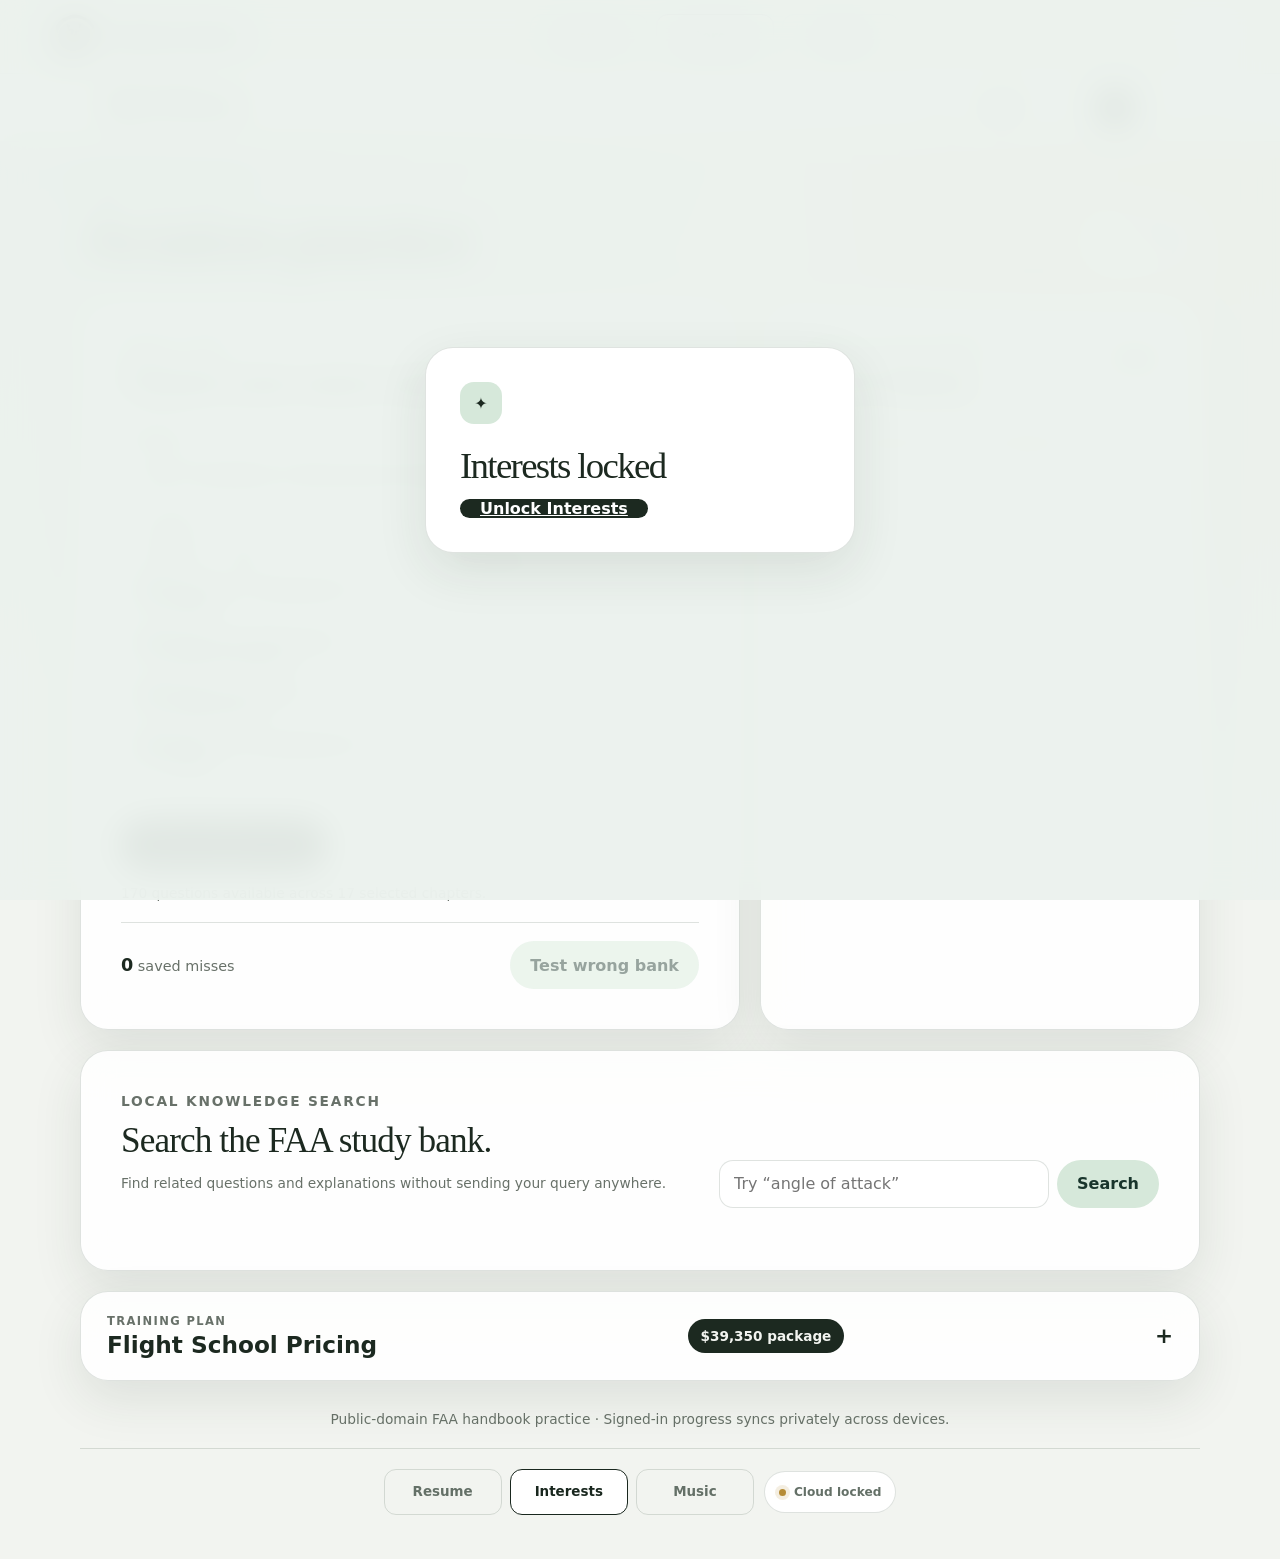
==== commit ee5bbb74: "Centralize Interests authentication" ====
--- a/aviation/index.html
+++ b/aviation/index.html
@@ -16,22 +16,15 @@
     <script src="../site-header.js?v=20260806-study2" defer></script>
     <script src="../site-music.js?v=20260806-study2" defer></script>
     <script src="../site-ai.js?v=20260806-study2" defer></script>
-    <script src="script.js?v=20260806-multichapter1" defer></script>
+    <script src="script.js?v=20260806-interestslock1" defer></script>
   </head>
   <body>
     <div id="admin-lock" class="admin-lock" hidden>
-      <form id="aviation-unlock-form" class="unlock-card">
+      <section class="unlock-card">
         <span class="mini-mark">✦</span>
-        <p class="eyebrow">Private practice area</p>
-        <h1>Admin access required</h1>
-        <p>Unlock once for this browser session to take tests and save scores.</p>
-        <label>
-          <span>Admin password</span>
-          <input id="aviation-password" type="password" autocomplete="current-password" required />
-        </label>
-        <p id="aviation-password-error" class="form-error" role="alert"></p>
-        <button class="button primary" type="submit">Unlock practice</button>
-      </form>
+        <h1>Interests locked</h1>
+        <a class="button primary" href="../index.html?page=interests&amp;v=20260806-interestslock1" target="_top">Unlock Interests</a>
+      </section>
     </div>
 
     <header class="main-site-header">
